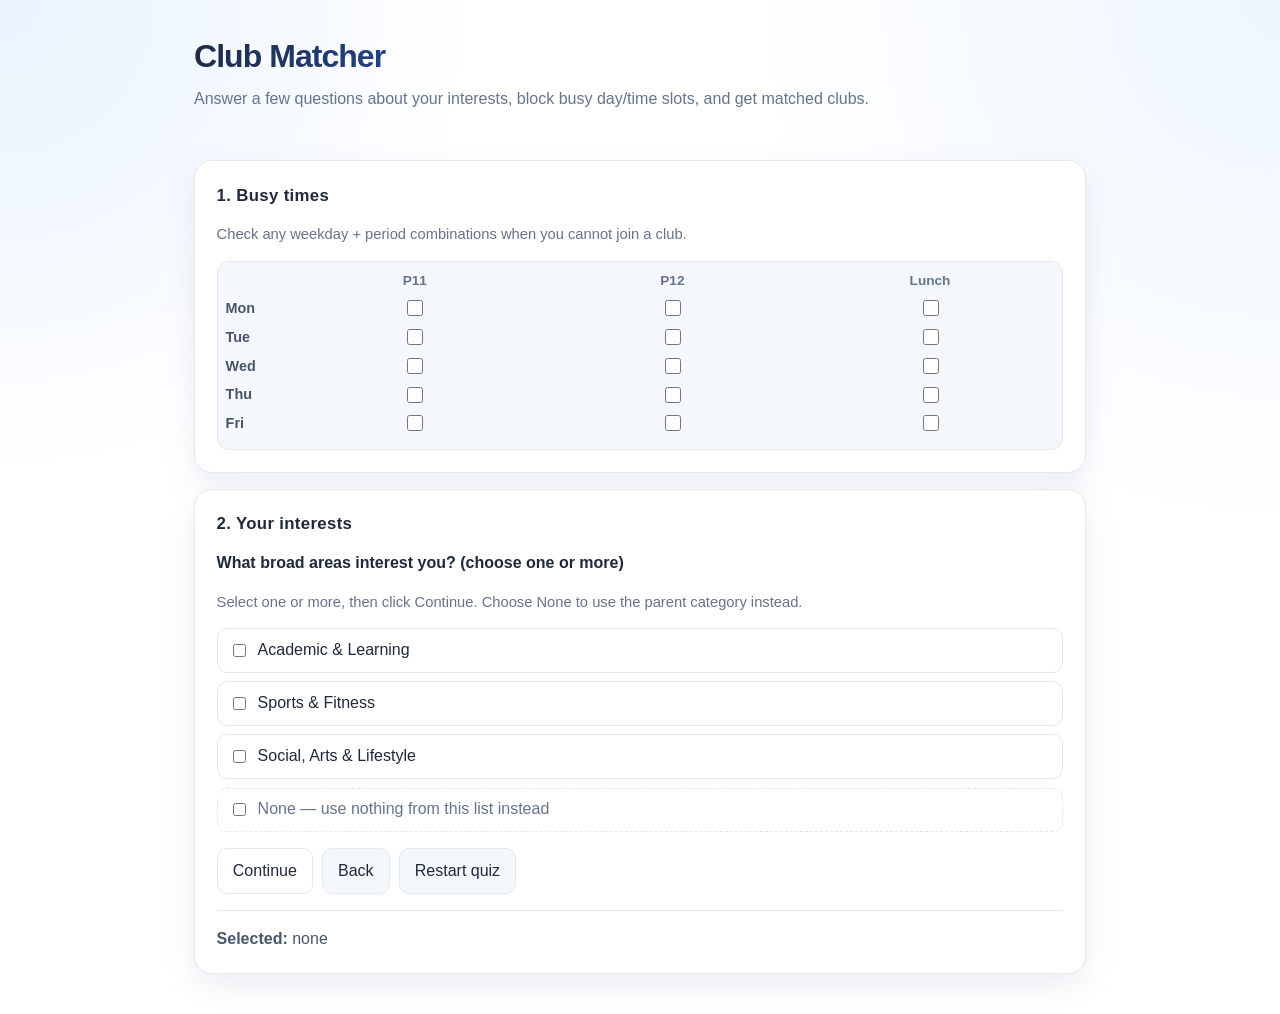
==== index.html @ 9f82d96c "Refresh 229-club dataset, hierarchy tags, and coverage-based recommender - Re-parse school site outp" ====
<!DOCTYPE html>
<html lang="en">
<head>
  <meta charset="UTF-8">
  <meta name="viewport" content="width=device-width, initial-scale=1.0">
  <title>Club Matcher</title>
  <link rel="stylesheet" href="styles.css">
</head>
<body>
  <header>
    <h1>Club Matcher</h1>
    <p>Answer a few questions about your interests, block busy day/time slots, and get matched clubs.</p>
  </header>

  <main>
    <section class="panel">
      <h2>1. Busy times</h2>
      <p class="hint">Check any weekday + period combinations when you cannot join a club.</p>
      <div id="slot-grid" class="slot-grid"></div>
    </section>

    <section class="panel">
      <h2>2. Your interests</h2>
      <div id="quiz-panel" class="mode-panel">
        <div class="quiz-question-row">
          <p id="quiz-question" class="quiz-question"></p>
          <p id="quiz-tag-warning" class="tag-limit-warning hidden">Maximum 10 tags reached.</p>
        </div>
        <p id="quiz-hint" class="hint"></p>
        <div id="quiz-options" class="quiz-options"></div>
        <div class="quiz-actions">
          <button type="button" id="quiz-continue">Continue</button>
          <button type="button" id="quiz-back" class="secondary" disabled>Back</button>
          <button type="button" id="quiz-restart" class="secondary">Restart quiz</button>
        </div>
      </div>

      <div class="selected-tags">
        <strong>Selected:</strong>
        <span id="selected-tags">none</span>
      </div>
    </section>

    <section id="results-section" class="panel hidden">
      <h2>Recommendations</h2>
      <p id="results-summary" class="meta"></p>
      <div id="results"></div>
    </section>

    <p id="error" class="error hidden"></p>
  </main>

  <script src="engine.js"></script>
  <script src="app.js"></script>
</body>
</html>
---- styles.css ----
:root {
  --bg: #ffffff;
  --bg-soft: #f4f8fc;
  --card: #ffffff;
  --card-border: #e2e8f0;
  --text: #1e293b;
  --muted: #64748b;
  --accent: #3b82f6;
  --accent-2: #60a5fa;
  --accent-soft: rgba(59, 130, 246, 0.09);
  --border: #e2e8f0;
  --danger: #e11d48;
  --shadow: 0 12px 30px rgba(148, 163, 184, 0.18);
}

* {
  box-sizing: border-box;
}

body {
  margin: 0;
  min-height: 100vh;
  font-family: "Inter", -apple-system, BlinkMacSystemFont, "Segoe UI", sans-serif;
  color: var(--text);
  line-height: 1.55;
  background:
    radial-gradient(circle at top left, rgba(96, 165, 250, 0.14), transparent 30%),
    radial-gradient(circle at top right, rgba(147, 197, 253, 0.16), transparent 34%),
    var(--bg);
}

header,
main {
  max-width: 940px;
  margin: 0 auto;
  padding: 1.5rem;
}

header {
  padding-top: 2rem;
}

header h1 {
  margin: 0 0 0.35rem;
  font-size: 2rem;
  letter-spacing: -0.03em;
  background: linear-gradient(135deg, #1e293b 0%, #2563eb 55%, #38bdf8 100%);
  -webkit-background-clip: text;
  background-clip: text;
  color: transparent;
}

header p {
  margin: 0;
  color: var(--muted);
}

.panel {
  background: var(--card);
  border: 1px solid var(--card-border);
  border-radius: 18px;
  padding: 1.35rem;
  margin-bottom: 1rem;
  box-shadow: var(--shadow);
}

.panel h2 {
  margin-top: 0;
  font-size: 1.05rem;
  letter-spacing: 0.02em;
  color: var(--text);
}

.hint,
.meta {
  color: var(--muted);
  font-size: 0.92rem;
}

button {
  border: 1px solid var(--border);
  background: #ffffff;
  color: var(--text);
  border-radius: 10px;
  padding: 0.6rem 0.95rem;
  cursor: pointer;
  font: inherit;
  transition: transform 0.15s ease, border-color 0.15s ease, background 0.15s ease;
}

button:hover {
  transform: translateY(-1px);
  border-color: var(--accent);
}

#recommend-btn {
  background: linear-gradient(135deg, var(--accent) 0%, var(--accent-2) 100%);
  border-color: transparent;
  color: #ffffff;
  font-weight: 700;
  box-shadow: 0 8px 20px rgba(59, 130, 246, 0.28);
}

.secondary {
  background: var(--bg-soft);
}

.hidden {
  display: none !important;
}

.quiz-question {
  font-weight: 600;
  margin: 0;
  color: var(--text);
}

.quiz-question-row {
  display: flex;
  flex-wrap: wrap;
  align-items: center;
  gap: 0.75rem;
  margin-bottom: 0.75rem;
}

.tag-limit-warning {
  color: var(--danger);
  font-size: 0.88rem;
  font-weight: 600;
  margin: 0;
}

.quiz-options {
  display: grid;
  gap: 0.55rem;
}

.quiz-actions {
  display: flex;
  flex-wrap: wrap;
  gap: 0.55rem;
  margin-top: 1rem;
}

.slot-grid {
  display: block;
  margin-top: 0.75rem;
  overflow-x: auto;
  padding: 0.5rem;
  border-radius: 12px;
  background: var(--bg-soft);
  border: 1px solid var(--border);
}

.slot-row {
  display: grid;
  grid-template-columns: 3.5rem repeat(3, minmax(2.5rem, 1fr));
  gap: 0.55rem;
  align-items: center;
  margin-bottom: 0.4rem;
  min-width: 14rem;
}

.slot-header span {
  font-size: 0.85rem;
  font-weight: 600;
  color: var(--muted);
  text-align: center;
}

.slot-day {
  font-size: 0.9rem;
  font-weight: 600;
  color: #475569;
}

.slot-cell {
  display: flex;
  justify-content: center;
}

.slot-cell input {
  width: 1rem;
  height: 1rem;
  accent-color: var(--accent);
}

.quiz-check {
  display: flex;
  align-items: center;
  gap: 0.55rem;
  padding: 0.55rem 0.7rem;
  border: 1px solid var(--border);
  border-radius: 10px;
  background: #ffffff;
}

.quiz-check:hover {
  border-color: var(--accent);
  background: var(--accent-soft);
}

.quiz-none {
  border-style: dashed;
  color: var(--muted);
}

.club-description {
  margin-top: 0.75rem;
  border-top: 1px solid var(--border);
  padding-top: 0.55rem;
}

.club-description summary {
  cursor: pointer;
  color: var(--accent);
  font-weight: 600;
  font-size: 0.92rem;
}

.club-description p {
  margin: 0.5rem 0 0;
  color: var(--muted);
  font-size: 0.92rem;
}

.below {
  color: var(--muted);
  font-size: 0.85rem;
  font-weight: 500;
}

.selected-tags {
  margin-top: 1rem;
  padding-top: 1rem;
  border-top: 1px solid var(--border);
  color: #475569;
}

.actions {
  display: flex;
  gap: 0.75rem;
}

.card {
  border: 1px solid var(--card-border);
  border-radius: 14px;
  padding: 1.1rem 1.15rem;
  margin-top: 0.8rem;
  background: #ffffff;
  transition: border-color 0.15s ease, transform 0.15s ease, box-shadow 0.15s ease;
}

.card:hover {
  border-color: var(--accent);
  transform: translateY(-1px);
  box-shadow: 0 8px 20px rgba(148, 163, 184, 0.18);
}

.card h3 {
  margin: 0 0 0.4rem;
  color: var(--text);
}

.score {
  color: var(--accent);
  font-weight: 700;
}

.tags-row {
  display: inline-flex;
  flex-wrap: wrap;
  gap: 0.35rem;
}

.tag-chip-sm {
  display: inline-block;
  padding: 0.15rem 0.55rem;
  border-radius: 999px;
  font-size: 0.82rem;
  font-weight: 600;
  border: 1px solid var(--border);
  background: var(--bg-soft);
  color: var(--muted);
}

.tag-chip-sm.tag-matched {
  background: var(--accent-soft);
  border-color: var(--accent);
  color: var(--accent);
}

.error {
  color: #b91c1c;
  background: #fef2f2;
  border: 1px solid #fecaca;
  border-radius: 10px;
  padding: 0.75rem 1rem;
}

@media (max-width: 640px) {
  header h1 {
    font-size: 1.65rem;
  }

  .actions {
    flex-direction: column;
  }

  .actions button {
    width: 100%;
  }
}
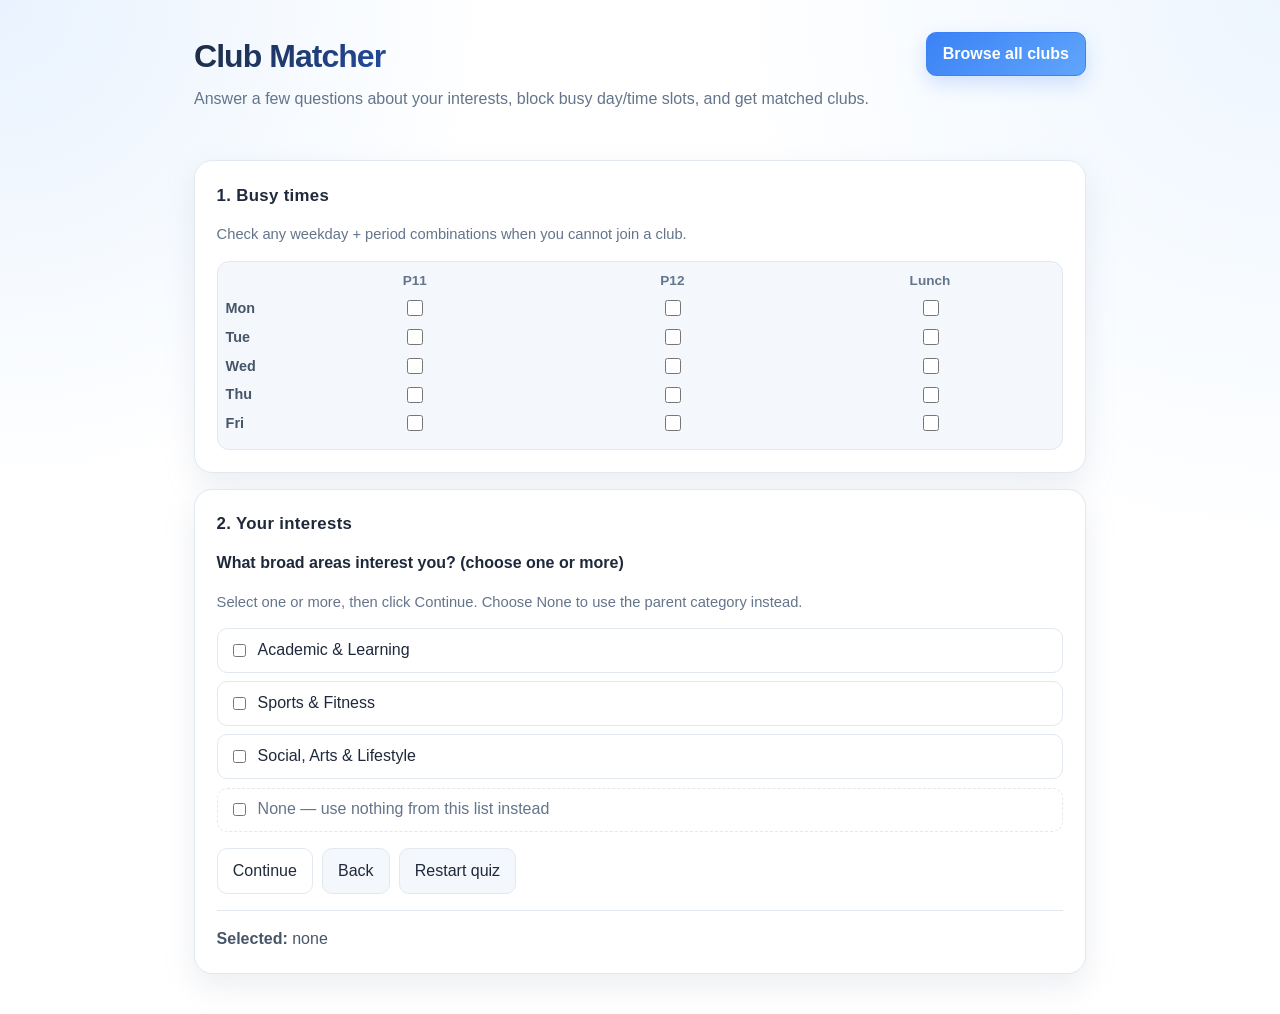
==== commit de920762: "Add all-clubs database page with compact list - New clubs.html lists all 229 clubs in thin rows: num" ====
--- a/index.html
+++ b/index.html
@@ -7,9 +7,12 @@
   <link rel="stylesheet" href="styles.css">
 </head>
 <body>
-  <header>
-    <h1>Club Matcher</h1>
-    <p>Answer a few questions about your interests, block busy day/time slots, and get matched clubs.</p>
+  <header class="header-row">
+    <div>
+      <h1>Club Matcher</h1>
+      <p>Answer a few questions about your interests, block busy day/time slots, and get matched clubs.</p>
+    </div>
+    <a class="btn-link" href="clubs.html">Browse all clubs</a>
   </header>
 
   <main>
--- a/styles.css
+++ b/styles.css
@@ -311,3 +311,104 @@
     width: 100%;
   }
 }
+
+.header-row {
+  display: flex;
+  justify-content: space-between;
+  align-items: flex-start;
+  gap: 1rem;
+  flex-wrap: wrap;
+}
+
+.btn-link {
+  display: inline-block;
+  border: 1px solid var(--accent);
+  background: linear-gradient(135deg, var(--accent) 0%, var(--accent-2) 100%);
+  color: #ffffff;
+  border-radius: 10px;
+  padding: 0.55rem 1rem;
+  font: inherit;
+  font-weight: 600;
+  text-decoration: none;
+  white-space: nowrap;
+  box-shadow: 0 8px 20px rgba(59, 130, 246, 0.22);
+  transition: transform 0.15s ease, box-shadow 0.15s ease;
+}
+
+.btn-link:hover {
+  transform: translateY(-1px);
+  box-shadow: 0 10px 24px rgba(59, 130, 246, 0.3);
+}
+
+.clubs-list {
+  display: flex;
+  flex-direction: column;
+}
+
+.club-row {
+  border-bottom: 1px solid var(--border);
+  padding: 6px 4px;
+  font-size: 0.9rem;
+}
+
+.club-row:last-child {
+  border-bottom: none;
+}
+
+.club-head {
+  display: flex;
+  align-items: baseline;
+  gap: 8px;
+  flex-wrap: wrap;
+}
+
+.club-no {
+  color: var(--muted);
+  font-size: 0.78em;
+  min-width: 2.2em;
+  text-align: right;
+}
+
+.club-name {
+  font-weight: 650;
+  color: var(--text);
+}
+
+.club-meta {
+  color: var(--muted);
+  font-size: 0.82em;
+}
+
+.club-tags {
+  margin-top: 2px;
+  font-size: 0.8em;
+  color: var(--muted);
+}
+
+.tags-label {
+  color: var(--muted);
+}
+
+.tag-chip {
+  display: inline-block;
+  background: var(--accent-soft);
+  border: 1px solid #d6e4f5;
+  color: #2456a6;
+  border-radius: 999px;
+  padding: 0 8px;
+  margin-right: 4px;
+  font-size: 0.86em;
+  line-height: 1.5;
+}
+
+.club-desc {
+  margin-top: 3px;
+  font-size: 0.8em;
+  color: #526069;
+  line-height: 1.45;
+  overflow-wrap: anywhere;
+}
+
+.muted {
+  color: var(--muted);
+}
